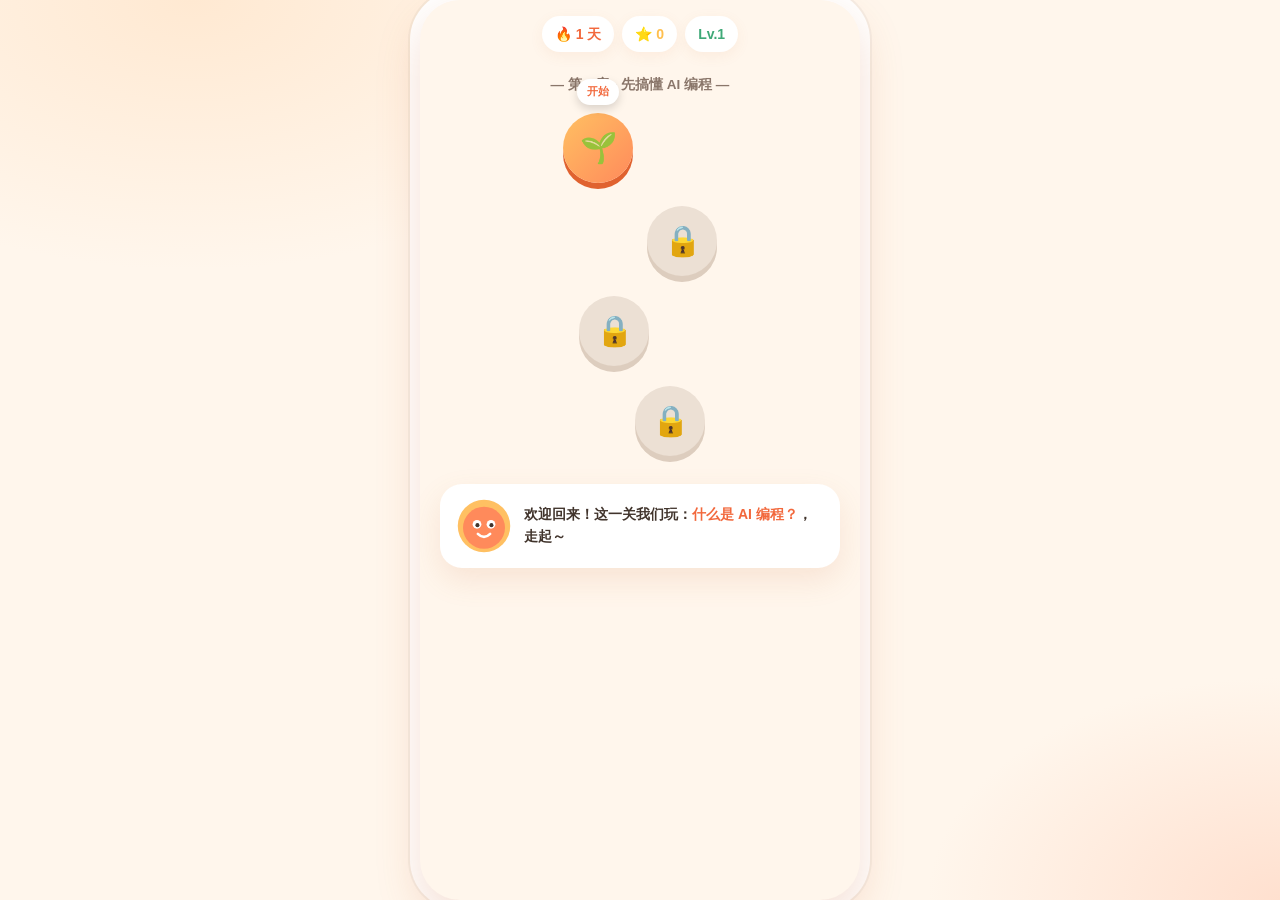
==== game.html @ 03b9478b "feat: 闯关游戏 v1 - 关卡地图+第一章第1关(选择/判断/连连看)+向导小五+结算存档 Co-Authored-By: Claude Opus 4.8 <noreply@anthropic." ====
<!DOCTYPE html>
<html lang="zh-CN">
<head>
  <meta charset="UTF-8" />
  <meta name="viewport" content="width=device-width, initial-scale=1.0, maximum-scale=1.0, viewport-fit=cover" />
  <meta name="apple-mobile-web-app-capable" content="yes" />
  <meta name="apple-mobile-web-app-status-bar-style" content="default" />
  <meta name="apple-mobile-web-app-title" content="AI 编程闯关" />
  <meta name="theme-color" content="#fff6ec" />
  <title>AI 编程闯关</title>
  <!-- 复用现有的暖色变量和手机外壳，再加游戏专属样式 -->
  <link rel="stylesheet" href="css/styles.css" />
  <link rel="stylesheet" href="css/game.css" />
</head>
<body>
  <div class="app-frame">
    <main id="gapp" class="screen"></main>
  </div>
  <script src="js/game-data.js"></script>
  <script src="js/game.js"></script>
</body>
</html>
---- css/styles.css ----
/* =========================================================
   AI 编程随身学 —— “温暖友好”设计系统
   配色：暖奶油底 + 珊瑚橙/蜂蜜黄主色 + 薄荷绿点缀，文字用暖棕色
   ========================================================= */

/* ---------- 设计变量（颜色、圆角、阴影统一在这里改） ---------- */
:root {
  --bg: #fff6ec;            /* 整体暖奶油底色 */
  --bg-deep: #fbe7d2;       /* 略深的暖色，用于渐变 */
  --surface: #ffffff;       /* 卡片白底 */
  --surface-warm: #fffaf3;  /* 略带暖意的白 */

  --ink: #41342c;           /* 主文字：暖棕色（比纯黑柔和） */
  --ink-soft: #8a766a;      /* 次要文字：灰棕 */
  --ink-faint: #b6a597;     /* 更浅的提示文字 */

  --primary: #ff8a5b;       /* 主色：珊瑚橙 */
  --primary-deep: #f2683c;  /* 深一点的珊瑚，用于文字/描边 */
  --honey: #ffc062;         /* 蜂蜜黄：点缀、星标 */
  --mint: #6fc59b;          /* 薄荷绿：答对、进度 */
  --mint-deep: #3fa978;
  --rose: #ff7e8a;          /* 收藏爱心 */

  --line: rgba(65, 52, 44, 0.08);   /* 浅描边 */
  --grad-sun: linear-gradient(135deg, #ffc062 0%, #ff8a5b 100%); /* 日出渐变 */
  --grad-soft: linear-gradient(135deg, #fff1e2 0%, #ffe3cf 100%);

  --r-xl: 30px;
  --r-lg: 24px;
  --r-md: 16px;
  --r-sm: 12px;

  --shadow-sm: 0 4px 14px rgba(208, 120, 70, 0.08);
  --shadow-md: 0 12px 30px rgba(208, 120, 70, 0.14);
  --shadow-lg: 0 18px 44px rgba(208, 110, 60, 0.22);

  /* 中文用系统优质字体（iPhone 上是 PingFang）；数字/拉丁用圆润的 Baloo 2 */
  --font: 'Baloo 2', -apple-system, BlinkMacSystemFont, 'PingFang SC',
    'Hiragino Sans GB', 'Microsoft YaHei', 'Noto Sans SC', sans-serif;
}

/* ---------- 基础重置 ---------- */
* { margin: 0; padding: 0; box-sizing: border-box; -webkit-tap-highlight-color: transparent; }
html, body { height: 100%; }
body {
  font-family: var(--font);
  color: var(--ink);
  /* 手机外壳之外的环境背景：暖色 + 两团柔光 */
  background:
    radial-gradient(60% 50% at 15% 0%, #ffe9d2 0%, rgba(255, 233, 210, 0) 60%),
    radial-gradient(50% 45% at 100% 100%, #ffe0cf 0%, rgba(255, 224, 207, 0) 55%),
    var(--bg);
  display: flex;
  justify-content: center;
  align-items: center;
  min-height: 100dvh;
  line-height: 1.6;
  -webkit-font-smoothing: antialiased;
}

/* ---------- 手机外壳 ---------- */
.app-frame {
  position: relative;
  width: min(440px, 100vw);
  height: min(100dvh, 920px);
  background: var(--bg);
  display: flex;
  flex-direction: column;
  overflow: hidden;
}
/* 在大屏幕（电脑）上，给它加圆角和阴影，看起来像一台手机 */
@media (min-width: 480px) {
  .app-frame {
    border-radius: 40px;
    box-shadow: var(--shadow-lg), 0 0 0 10px #fff, 0 0 0 12px rgba(0, 0, 0, 0.04);
  }
}

/* 滚动内容区 */
.screen {
  flex: 1;
  overflow-y: auto;
  overflow-x: hidden;
  -webkit-overflow-scrolling: touch;
  scrollbar-width: none;
  /* 顶部留出状态栏安全区，底部给 tabbar 留空间 */
  padding: calc(env(safe-area-inset-top, 0px) + 8px) 18px 110px;
}
.screen::-webkit-scrollbar { display: none; }

/* ---------- 通用文字 ---------- */
.eyebrow { font-size: 13px; font-weight: 600; color: var(--primary-deep); letter-spacing: .3px; }
.h-greeting { font-size: 15px; color: var(--ink-soft); font-weight: 600; }
.page-title { font-size: 26px; font-weight: 800; letter-spacing: -.5px; margin: 2px 0 14px; }
.section-title { font-size: 18px; font-weight: 700; margin: 22px 2px 12px; }

/* ---------- 进场动画：内容轻轻上浮 ---------- */
@keyframes fadeUp { from { opacity: 0; transform: translateY(14px); } to { opacity: 1; transform: none; } }
.view > * { animation: fadeUp .5s both; }
.view > *:nth-child(1) { animation-delay: .02s; }
.view > *:nth-child(2) { animation-delay: .08s; }
.view > *:nth-child(3) { animation-delay: .14s; }
.view > *:nth-child(4) { animation-delay: .20s; }
.view > *:nth-child(5) { animation-delay: .26s; }
.view > *:nth-child(6) { animation-delay: .32s; }
.view > *:nth-child(n+7) { animation-delay: .36s; }

/* ---------- 顶部问候栏 ---------- */
.topbar { display: flex; align-items: center; justify-content: space-between; padding-top: 6px; }
.brand { display: flex; align-items: center; gap: 8px; font-weight: 800; font-size: 16px; }
.brand .dot { width: 26px; height: 26px; border-radius: 50%; background: var(--grad-sun); box-shadow: 0 4px 10px rgba(255,138,91,.5); display: grid; place-items: center; font-size: 14px; }
.streak { display: inline-flex; align-items: center; gap: 5px; background: #fff3e6; color: var(--primary-deep); font-weight: 700; font-size: 13px; padding: 6px 12px; border-radius: 999px; box-shadow: var(--shadow-sm); }

/* ---------- 今日：日出大卡片 ---------- */
.hero {
  position: relative;
  margin-top: 16px;
  padding: 22px 22px 24px;
  border-radius: var(--r-xl);
  background: var(--grad-sun);
  color: #fff;
  overflow: hidden;
  box-shadow: 0 16px 34px rgba(255, 130, 80, .38);
}
.hero::after { /* 卡片里的一轮柔光太阳 */
  content: ''; position: absolute; right: -40px; top: -50px; width: 180px; height: 180px;
  background: radial-gradient(circle, rgba(255,255,255,.45) 0%, rgba(255,255,255,0) 70%);
}
.hero .mins { font-size: 14px; font-weight: 700; opacity: .95; display: inline-flex; align-items: center; gap: 6px; }
.hero .mins b { font-size: 17px; }
.hero h2 { font-size: 23px; font-weight: 800; margin: 10px 0 8px; letter-spacing: -.3px; }
.hero p { font-size: 14.5px; opacity: .95; line-height: 1.55; }
.hero .cta-row { display: flex; gap: 10px; margin-top: 18px; position: relative; }

.btn { border: none; cursor: pointer; font-family: inherit; font-weight: 700; border-radius: 999px; transition: transform .12s ease, box-shadow .2s ease, background .2s; }
.btn:active { transform: scale(.96); }
.btn-light { background: #fff; color: var(--primary-deep); padding: 13px 20px; font-size: 15px; box-shadow: 0 8px 18px rgba(0,0,0,.12); display: inline-flex; align-items: center; gap: 7px; }
.btn-ghost { background: rgba(255,255,255,.22); color: #fff; padding: 13px 18px; font-size: 15px; backdrop-filter: blur(4px); }
.btn-ghost:hover { background: rgba(255,255,255,.3); }

/* 继续学习 / 通用浅色卡片 */
.card { background: var(--surface); border-radius: var(--r-lg); padding: 16px 18px; box-shadow: var(--shadow-sm); }
.continue { display: flex; align-items: center; gap: 14px; margin-top: 14px; cursor: pointer; }
.continue .ring { flex-shrink: 0; }
.continue .info { flex: 1; min-width: 0; }
.continue .info .lbl { font-size: 12px; color: var(--ink-faint); font-weight: 600; }
.continue .info .ttl { font-size: 15.5px; font-weight: 700; white-space: nowrap; overflow: hidden; text-overflow: ellipsis; }
.continue .go { color: var(--primary); font-size: 22px; }

/* 碎片场景小标签 */
.scenes { display: flex; gap: 10px; margin-top: 16px; }
.scene { flex: 1; background: var(--surface-warm); border-radius: var(--r-md); padding: 14px 10px; text-align: center; box-shadow: var(--shadow-sm); }
.scene .emo { font-size: 22px; }
.scene .t { font-size: 12.5px; font-weight: 700; margin-top: 4px; color: var(--ink); }
.scene .s { font-size: 11px; color: var(--ink-faint); }

/* ---------- 课程页：模块卡片 ---------- */
.module { background: var(--surface); border-radius: var(--r-lg); padding: 16px 16px 8px; margin-bottom: 14px; box-shadow: var(--shadow-sm); }
.module-head { display: flex; align-items: center; gap: 12px; }
.module-ico { width: 46px; height: 46px; border-radius: 14px; background: var(--grad-soft); display: grid; place-items: center; font-size: 24px; flex-shrink: 0; }
.module-head .m-ttl { font-size: 16.5px; font-weight: 800; }
.module-head .m-sub { font-size: 12.5px; color: var(--ink-soft); }
.module-prog { margin: 12px 0 6px; }
.bar { height: 7px; background: #f1e6db; border-radius: 999px; overflow: hidden; }
.bar > i { display: block; height: 100%; background: var(--grad-sun); border-radius: 999px; transition: width .6s ease; }
.prog-meta { display: flex; justify-content: space-between; font-size: 11.5px; color: var(--ink-faint); margin-top: 5px; font-weight: 600; }

.lesson-row { display: flex; align-items: center; gap: 12px; padding: 12px 4px; border-top: 1px solid var(--line); cursor: pointer; }
.lesson-row:first-of-type { border-top: none; }
.lesson-row .num { width: 30px; height: 30px; border-radius: 50%; background: #fff3e6; color: var(--primary-deep); font-weight: 800; font-size: 13px; display: grid; place-items: center; flex-shrink: 0; }
.lesson-row.done .num { background: var(--mint); color: #fff; }
.lesson-row.locked { opacity: .55; }
.lesson-row .lr-main { flex: 1; min-width: 0; }
.lesson-row .lr-ttl { font-size: 14.5px; font-weight: 700; }
.lesson-row .lr-sub { font-size: 11.5px; color: var(--ink-faint); }
.lesson-row .lr-tag { font-size: 10.5px; font-weight: 700; padding: 3px 8px; border-radius: 999px; background: #f3ede6; color: var(--ink-faint); }
.lesson-row .lr-tag.ready { background: #e9f7f0; color: var(--mint-deep); }

/* ---------- 课程学习页 ---------- */
.lesson-top { display: flex; align-items: center; gap: 10px; padding-top: 4px; }
.back-btn { width: 40px; height: 40px; border-radius: 50%; background: var(--surface); box-shadow: var(--shadow-sm); border: none; cursor: pointer; font-size: 20px; color: var(--ink); display: grid; place-items: center; }
.back-btn:active { transform: scale(.92); }
.lesson-top .crumb { font-size: 13px; font-weight: 700; color: var(--ink-soft); }
.lesson-h1 { font-size: 25px; font-weight: 800; letter-spacing: -.5px; margin: 16px 0 0; }
.oneliner { background: #fff3e6; border-left: 4px solid var(--primary); border-radius: 12px; padding: 12px 14px; margin: 14px 0; font-size: 14.5px; font-weight: 600; color: var(--primary-deep); }

/* 音频播放器 */
.audio { display: flex; align-items: center; gap: 14px; background: var(--ink); color: #fff; border-radius: var(--r-lg); padding: 14px 16px; box-shadow: var(--shadow-md); margin: 4px 0 8px; }
.audio.audio--off { background: #efe6dd; color: var(--ink-soft); box-shadow: var(--shadow-sm); }
.audio-btn { width: 48px; height: 48px; border-radius: 50%; background: var(--grad-sun); border: none; cursor: pointer; display: grid; place-items: center; flex-shrink: 0; box-shadow: 0 6px 14px rgba(255,138,91,.5); }
.audio.audio--off .audio-btn { background: #d9ccc0; box-shadow: none; }
.audio-btn svg { width: 20px; height: 20px; fill: #fff; }
.audio-main { flex: 1; min-width: 0; }
.audio-track { padding: 9px 0; cursor: pointer; touch-action: none; }       /* 上下留出手指好按的区域 */
.audio-bar { height: 6px; background: rgba(255,255,255,.25); border-radius: 999px; position: relative; }
.audio.audio--off .audio-bar { background: rgba(0,0,0,.1); }
.audio-fill { height: 100%; width: 0; background: var(--honey); border-radius: 999px; position: relative; }
.audio-fill::after { content: ''; position: absolute; right: -6px; top: 50%; transform: translateY(-50%); width: 13px; height: 13px; border-radius: 50%; background: #fff; box-shadow: 0 1px 4px rgba(0,0,0,.35); }  /* 可拖动的小圆点 */
.audio.audio--off .audio-fill::after { display: none; }
.audio-meta { display: flex; justify-content: space-between; font-size: 11.5px; margin-top: 7px; opacity: .85; font-weight: 600; }
.audio-hint { font-size: 12.5px; font-weight: 600; }

/* 正文与小节 */
.lesson-body p { font-size: 15.5px; line-height: 1.85; color: #4f4138; margin: 14px 0; }
.block { background: var(--surface); border-radius: var(--r-lg); padding: 16px 18px; margin: 14px 0; box-shadow: var(--shadow-sm); }
.block h3 { font-size: 15px; font-weight: 800; display: flex; align-items: center; gap: 8px; margin-bottom: 6px; }
.block.example { background: var(--grad-soft); }
.block.keypoints h3 { color: var(--mint-deep); }
.block.pitfalls h3 { color: var(--primary-deep); }
.block ul { list-style: none; }
.block li { position: relative; padding-left: 24px; margin: 9px 0; font-size: 14.5px; line-height: 1.65; }
.block.keypoints li::before { content: '✓'; position: absolute; left: 0; top: 0; color: var(--mint-deep); font-weight: 800; }
.block.pitfalls li::before { content: '!'; position: absolute; left: 2px; top: 0; color: var(--primary-deep); font-weight: 800; }

/* 收藏 + 测验 行动区 */
.lesson-actions { display: flex; gap: 12px; margin: 20px 0 6px; }
.fav-btn { width: 54px; flex-shrink: 0; background: var(--surface); border: 2px solid var(--line); border-radius: var(--r-md); cursor: pointer; display: grid; place-items: center; transition: .2s; }
.fav-btn svg { width: 24px; height: 24px; fill: none; stroke: var(--rose); stroke-width: 2; }
.fav-btn.on { background: #fff0f1; border-color: #ffd6da; }
.fav-btn.on svg { fill: var(--rose); }
.fav-btn:active { transform: scale(.92); }
.btn-primary { flex: 1; background: var(--grad-sun); color: #fff; padding: 16px; font-size: 16px; font-weight: 800; box-shadow: 0 10px 22px rgba(255,138,91,.4); display: inline-flex; align-items: center; justify-content: center; gap: 8px; }

.coming { text-align: center; color: var(--ink-faint); padding: 40px 20px; }
.coming .emo { font-size: 40px; }
.coming p { font-size: 14px; margin-top: 8px; }

/* ---------- 小测验 ---------- */
.quiz-progress { font-size: 13px; font-weight: 700; color: var(--ink-soft); margin: 14px 0 4px; }
.quiz-bar { height: 6px; background: #f1e6db; border-radius: 999px; overflow: hidden; margin-bottom: 18px; }
.quiz-bar > i { display: block; height: 100%; background: var(--grad-sun); transition: width .4s; }
.quiz-q { font-size: 19px; font-weight: 800; line-height: 1.5; margin-bottom: 18px; }
.opt { display: flex; align-items: center; gap: 12px; background: var(--surface); border: 2px solid var(--line); border-radius: var(--r-md); padding: 15px 16px; margin: 11px 0; cursor: pointer; font-size: 15px; font-weight: 600; transition: .15s; }
.opt .mark { width: 26px; height: 26px; border-radius: 50%; border: 2px solid var(--line); display: grid; place-items: center; font-weight: 800; font-size: 13px; flex-shrink: 0; color: var(--ink-soft); }
.opt:active { transform: scale(.99); }
.opt.correct { background: #e9f7f0; border-color: var(--mint); }
.opt.correct .mark { background: var(--mint); border-color: var(--mint); color: #fff; }
.opt.wrong { background: #fff0ec; border-color: #ffc4b0; }
.opt.wrong .mark { background: var(--primary); border-color: var(--primary); color: #fff; }
.opt.disabled { pointer-events: none; }
.explain { background: var(--grad-soft); border-radius: var(--r-md); padding: 14px 16px; font-size: 14px; line-height: 1.6; margin-top: 6px; animation: fadeUp .35s both; }
.explain b { color: var(--primary-deep); }

/* 测验完成结算 */
.result { text-align: center; padding-top: 30px; }
.result .badge { font-size: 64px; animation: pop .5s both; }
@keyframes pop { 0% { transform: scale(0); } 70% { transform: scale(1.15); } 100% { transform: scale(1); } }
.result h2 { font-size: 24px; font-weight: 800; margin: 10px 0 6px; }
.result .score { font-size: 15px; color: var(--ink-soft); }
.result .tip { background: var(--surface); border-radius: var(--r-lg); padding: 16px; margin: 22px 0; box-shadow: var(--shadow-sm); font-size: 14.5px; }

/* ---------- 收藏页 / 我的页 ---------- */
.empty { text-align: center; padding: 60px 24px; color: var(--ink-faint); }
.empty .emo { font-size: 52px; }
.empty h3 { font-size: 17px; color: var(--ink-soft); margin: 14px 0 4px; font-weight: 700; }
.empty p { font-size: 13.5px; }

.stat-grid { display: flex; gap: 12px; margin: 4px 0 8px; }
.stat { flex: 1; background: var(--surface); border-radius: var(--r-lg); padding: 18px 10px; text-align: center; box-shadow: var(--shadow-sm); }
.stat .v { font-size: 28px; font-weight: 800; color: var(--primary-deep); }
.stat .k { font-size: 12px; color: var(--ink-soft); font-weight: 600; margin-top: 2px; }

.ring-wrap { display: flex; align-items: center; gap: 16px; }
.ring-wrap .ring-txt .big { font-size: 26px; font-weight: 800; }
.ring-wrap .ring-txt .small { font-size: 12.5px; color: var(--ink-soft); }

.menu { margin-top: 8px; }
.menu-item { display: flex; align-items: center; gap: 14px; background: var(--surface); border-radius: var(--r-md); padding: 15px 16px; margin-bottom: 10px; box-shadow: var(--shadow-sm); cursor: pointer; }
.menu-item .mi-emo { font-size: 20px; }
.menu-item .mi-t { flex: 1; font-weight: 700; font-size: 14.5px; }
.menu-item .mi-go { color: var(--ink-faint); font-size: 18px; }

/* ---------- 底部标签栏 ---------- */
.tabbar {
  flex-shrink: 0;
  display: flex;
  background: rgba(255, 255, 255, 0.92);
  backdrop-filter: blur(14px);
  border-top: 1px solid var(--line);
  padding: 8px 6px calc(env(safe-area-inset-bottom, 0px) + 8px);
}
.tab { flex: 1; background: none; border: none; cursor: pointer; font-family: inherit; display: flex; flex-direction: column; align-items: center; gap: 3px; padding: 6px 0; color: var(--ink-faint); transition: color .2s; }
.tab span { font-size: 11px; font-weight: 700; }
.tab-ico { width: 26px; height: 26px; fill: none; stroke: currentColor; stroke-width: 1.9; stroke-linecap: round; stroke-linejoin: round; }
.tab.is-active { color: var(--primary); }
.tab.is-active .tab-ico { transform: translateY(-1px); }
/* 收藏标签激活时爱心填充 */
.tab[data-tab="favorites"].is-active .tab-ico { fill: var(--rose); stroke: var(--rose); }
.tab[data-tab="today"].is-active .tab-ico { fill: var(--honey); }
.tab[data-tab="today"].is-active .rays { stroke: var(--primary); }

/* 进场后隐藏 tabbar（学习页/测验页用） */
.app-frame.immersive .tabbar { display: none; }

/* ---------- 轻提示气泡 ---------- */
.toast {
  position: fixed; left: 50%; bottom: 90px; transform: translateX(-50%) translateY(20px);
  background: var(--ink); color: #fff; font-size: 13.5px; font-weight: 600;
  padding: 12px 18px; border-radius: 999px; box-shadow: var(--shadow-md);
  opacity: 0; pointer-events: none; transition: .3s; z-index: 50; max-width: 80%; text-align: center;
}
.toast.show { opacity: 1; transform: translateX(-50%) translateY(0); }

/* 减少动画偏好：尊重系统“减弱动态效果” */
@media (prefers-reduced-motion: reduce) {
  * { animation: none !important; transition: none !important; }
}
---- css/game.css ----
/* =========================================================
   闯关游戏样式（复用 styles.css 的暖色变量；这里只加游戏专属组件）
   ========================================================= */

#gapp { padding: calc(env(safe-area-inset-top, 0px) + 10px) 16px 24px; }

/* 进场轻浮动 */
@keyframes gUp { from { opacity: 0; transform: translateY(12px); } to { opacity: 1; transform: none; } }
.gview > * { animation: gUp .45s both; }
.gview > *:nth-child(2) { animation-delay: .06s; }
.gview > *:nth-child(3) { animation-delay: .12s; }
.gview > *:nth-child(n+4) { animation-delay: .18s; }

/* 小五头像 */
.m5 { display: block; flex-shrink: 0; }
.m5.sm { width: 42px; height: 42px; }
.m5.mid { width: 56px; height: 56px; }
.m5.big { width: 100px; height: 100px; margin: 0 auto 6px; }

/* ---------- 顶栏 ---------- */
.gtop { display: flex; gap: 8px; justify-content: center; padding: 6px 0 14px; }
.chip { display: inline-flex; align-items: center; gap: 5px; font-weight: 800; font-size: 14px; background: #fff; border-radius: 999px; padding: 7px 13px; box-shadow: var(--shadow-sm); }
.chip.fire { color: var(--primary-deep); }
.chip.xp { color: var(--honey); filter: saturate(1.2); }
.chip.lvl { color: var(--mint-deep); }

/* ---------- 关卡地图 ---------- */
.chapter { text-align: center; font-weight: 800; font-size: 13.5px; color: var(--ink-soft); margin: 8px 0 4px; }
.path { display: flex; flex-direction: column; align-items: center; gap: 20px; padding: 16px 0 6px; }
.node { width: 70px; height: 70px; border-radius: 50%; display: grid; place-items: center; font-size: 30px; position: relative; transition: transform .12s; }
.node[data-act] { cursor: pointer; }
.node[data-act]:active { transform: scale(.93); }
.node.done { background: var(--mint); color: #fff; box-shadow: 0 6px 0 #4fae84; }
.node.cur { background: var(--grad-sun); color: #fff; box-shadow: 0 6px 0 #e0622f; transform: translateY(-3px); }
.node.lock { background: #ece0d4; color: #c3b3a4; box-shadow: 0 6px 0 #ddcdbe; }
.node .nstar { position: absolute; bottom: -10px; font-size: 13px; white-space: nowrap; }
.node .pop { position: absolute; top: -34px; left: 50%; transform: translateX(-50%); background: #fff; color: var(--primary-deep); font-size: 11px; font-weight: 800; padding: 4px 10px; border-radius: 999px; white-space: nowrap; box-shadow: 0 4px 10px rgba(0, 0, 0, .15); }
.off1 { margin-left: -84px; } .off2 { margin-left: 84px; } .off3 { margin-left: -52px; } .off4 { margin-left: 60px; }

.m5card { display: flex; align-items: center; gap: 12px; margin: 22px 4px 0; background: #fff; border-radius: 22px; padding: 14px 16px; box-shadow: var(--shadow-md); }
.bubble { font-size: 14px; font-weight: 600; color: var(--ink); line-height: 1.55; }
.bubble b { color: var(--primary-deep); }

/* ---------- 关卡页顶部 ---------- */
.ltop { display: flex; align-items: center; gap: 12px; padding: 4px 0 12px; }
.x { width: 34px; height: 34px; border-radius: 50%; background: #fff; border: none; cursor: pointer; color: var(--ink-soft); font-size: 16px; box-shadow: var(--shadow-sm); flex-shrink: 0; }
.x:active { transform: scale(.92); }
.pbar { flex: 1; height: 12px; background: #ece0d4; border-radius: 999px; overflow: hidden; }
.pbar > i { display: block; height: 100%; width: 0; background: var(--grad-sun); border-radius: 999px; transition: width .35s; }

.extag { display: inline-block; font-size: 11px; font-weight: 800; color: var(--mint-deep); background: #e9f7f0; padding: 3px 10px; border-radius: 999px; margin: 4px 0 14px; }

/* 提问气泡 */
.ask { display: flex; gap: 10px; align-items: flex-start; margin-bottom: 18px; }
.say { background: #fff; border-radius: 16px; border-top-left-radius: 4px; padding: 13px 15px; font-size: 15.5px; font-weight: 700; color: var(--ink); box-shadow: var(--shadow-sm); line-height: 1.5; }
.say b { color: var(--primary-deep); font-weight: 800; }

/* 选项 */
.exbody { display: flex; flex-direction: column; gap: 11px; }
.exbody.row { flex-direction: row; }
.opt { background: #fff; border: 2px solid var(--line); border-radius: 16px; padding: 15px 16px; font-size: 15px; font-weight: 600; color: var(--ink); cursor: pointer; text-align: left; box-shadow: var(--shadow-sm); transition: transform .1s; font-family: inherit; }
.opt:active { transform: scale(.99); }
.opt.judge { flex: 1; text-align: center; font-size: 17px; font-weight: 800; }
.opt.dis { pointer-events: none; }
.opt.right { background: #e9f7f0; border-color: var(--mint); }
.opt.right::after { content: '✓'; float: right; color: var(--mint-deep); font-weight: 800; }
.opt.wrong { background: #fff0ec; border-color: #ffc4b0; }

/* 连连看 */
.match { display: flex; gap: 14px; }
.mcol { flex: 1; display: flex; flex-direction: column; gap: 11px; }
.mitem { background: #fff; border: 2px solid var(--line); border-radius: 14px; padding: 14px 10px; font-size: 14px; font-weight: 700; color: var(--ink); cursor: pointer; box-shadow: var(--shadow-sm); font-family: inherit; transition: transform .1s; }
.mitem:active { transform: scale(.96); }
.mitem.sel { border-color: var(--primary); background: #fff3e6; }
.mitem.mdone { background: #e9f7f0; border-color: var(--mint); color: var(--mint-deep); pointer-events: none; opacity: .75; }
@keyframes shake { 0%, 100% { transform: translateX(0); } 25% { transform: translateX(-6px); } 75% { transform: translateX(6px); } }
.mitem.shake { animation: shake .4s; border-color: #ffc4b0; background: #fff0ec; }

/* 反馈 + 继续按钮 */
.fb { display: flex; gap: 10px; align-items: flex-start; background: var(--grad-soft); border-radius: 16px; padding: 14px; margin-top: 16px; font-size: 14px; line-height: 1.55; animation: gUp .3s both; }
.fb b { color: var(--primary-deep); }
.fb.fbok { background: #e9f7f0; }
.fb.fbok b { color: var(--mint-deep); }
.cta { width: 100%; margin-top: 16px; background: var(--grad-sun); color: #fff; border: none; border-radius: 999px; padding: 16px; font-size: 16px; font-weight: 800; cursor: pointer; box-shadow: 0 10px 22px rgba(255, 138, 91, .4); font-family: inherit; }
.cta:active { transform: scale(.98); }
.cta.ghost { background: #fff; color: var(--primary-deep); box-shadow: var(--shadow-sm); margin-top: 10px; }

/* 占位"备课中" */
.coming { text-align: center; padding: 50px 20px; color: var(--ink-soft); }
.coming p { margin: 14px 0 22px; font-size: 14.5px; line-height: 1.6; }

/* ---------- 结算页 ---------- */
.result { text-align: center; padding-top: 26px; }
@keyframes pop { 0% { transform: scale(0); } 70% { transform: scale(1.12); } 100% { transform: scale(1); } }
.result .stars { font-size: 40px; margin: 6px 0 4px; animation: pop .5s both; }
.result .stars .dim { opacity: .35; }
.result h2 { font-size: 24px; font-weight: 800; margin: 6px 0; }
.result .say2 { font-size: 14.5px; color: var(--ink-soft); line-height: 1.6; background: #fff; border-radius: 18px; padding: 16px; margin: 18px 0; box-shadow: var(--shadow-sm); }
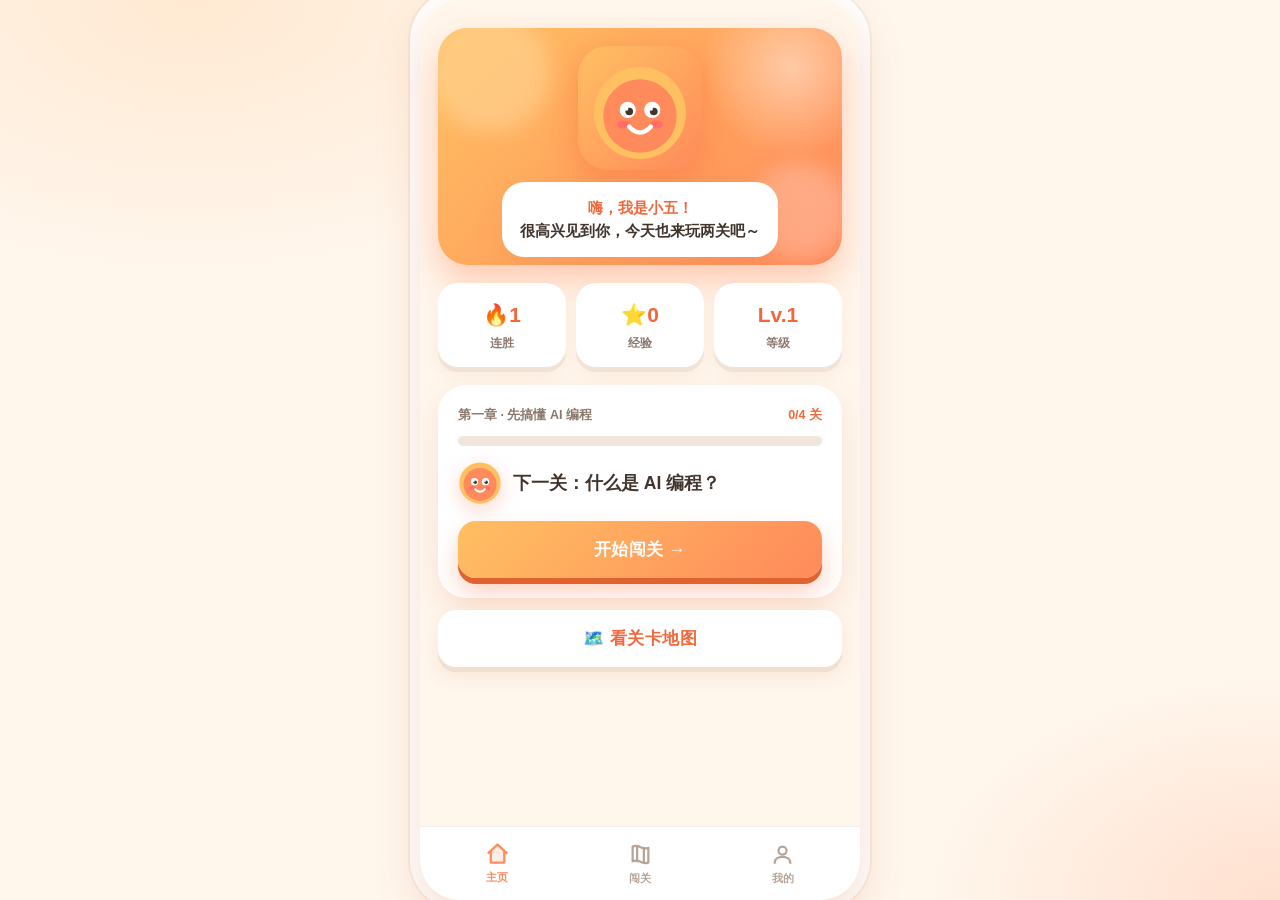
==== commit 24659e8e: "feat: 游戏视觉与动效升级 - 主页+底部导航+立体卡通按钮+微动效，更可爱的小五 Co-Authored-By: Claude Opus 4.8 <noreply@anthropic.com>" ====
--- a/game.html
+++ b/game.html
@@ -8,15 +8,28 @@
   <meta name="apple-mobile-web-app-title" content="AI 编程闯关" />
   <meta name="theme-color" content="#fff6ec" />
   <title>AI 编程闯关</title>
-  <!-- 复用现有的暖色变量和手机外壳，再加游戏专属样式 -->
   <link rel="stylesheet" href="css/styles.css" />
-  <link rel="stylesheet" href="css/game.css" />
+  <link rel="stylesheet" href="css/game.css?v=2" />
 </head>
 <body>
   <div class="app-frame">
     <main id="gapp" class="screen"></main>
+    <nav class="gnav" id="gnav">
+      <button class="gtab is-active" data-tab="home" type="button">
+        <svg viewBox="0 0 24 24" class="gico"><path d="M4 11.5 12 4l8 7.5"/><path d="M6 10.5V20h12v-9.5"/></svg>
+        <span>主页</span>
+      </button>
+      <button class="gtab" data-tab="map" type="button">
+        <svg viewBox="0 0 24 24" class="gico"><path d="M5 18c2-1 4-1 7 .5S17 20 19 19V6c-2 1-4 1-7-.5S7 4 5 5Z"/><path d="M9 5v13M15 6v13"/></svg>
+        <span>闯关</span>
+      </button>
+      <button class="gtab" data-tab="profile" type="button">
+        <svg viewBox="0 0 24 24" class="gico"><circle cx="12" cy="8.5" r="3.6"/><path d="M5 19.5c0-3.6 3.1-5.5 7-5.5s7 1.9 7 5.5"/></svg>
+        <span>我的</span>
+      </button>
+    </nav>
   </div>
-  <script src="js/game-data.js"></script>
-  <script src="js/game.js"></script>
+  <script src="js/game-data.js?v=2"></script>
+  <script src="js/game.js?v=2"></script>
 </body>
 </html>
--- a/css/game.css
+++ b/css/game.css
@@ -1,98 +1,148 @@
 /* =========================================================
-   闯关游戏样式（复用 styles.css 的暖色变量；这里只加游戏专属组件）
+   闯关游戏 · 视觉与动效（复用 styles.css 暖色变量）
+   设计基调：有质感的卡通游戏——立体会"按下去"的按钮 + 弹性微动效
    ========================================================= */
 
-#gapp { padding: calc(env(safe-area-inset-top, 0px) + 10px) 16px 24px; }
+#gapp { padding: calc(env(safe-area-inset-top, 0px) + 12px) 18px 22px; }
 
-/* 进场轻浮动 */
-@keyframes gUp { from { opacity: 0; transform: translateY(12px); } to { opacity: 1; transform: none; } }
-.gview > * { animation: gUp .45s both; }
-.gview > *:nth-child(2) { animation-delay: .06s; }
-.gview > *:nth-child(3) { animation-delay: .12s; }
-.gview > *:nth-child(n+4) { animation-delay: .18s; }
+/* ---------- 进场：内容依次轻轻浮上来 ---------- */
+@keyframes rise { from { opacity: 0; transform: translateY(18px); } to { opacity: 1; transform: none; } }
+.gview > * { animation: rise .5s both; }
+.gview > *:nth-child(2) { animation-delay: .07s; }
+.gview > *:nth-child(3) { animation-delay: .14s; }
+.gview > *:nth-child(n+4) { animation-delay: .2s; }
 
-/* 小五头像 */
-.m5 { display: block; flex-shrink: 0; }
-.m5.sm { width: 42px; height: 42px; }
-.m5.mid { width: 56px; height: 56px; }
-.m5.big { width: 100px; height: 100px; margin: 0 auto 6px; }
+/* ---------- 小五 ---------- */
+@keyframes bob { 0%, 100% { transform: translateY(0); } 50% { transform: translateY(-8px); } }
+@keyframes popIn { 0% { transform: scale(.4); opacity: 0; } 70% { transform: scale(1.12); } 100% { transform: scale(1); opacity: 1; } }
+.m5 { display: block; flex-shrink: 0; filter: drop-shadow(0 6px 10px rgba(242, 104, 60, .28)); }
+.m5.sm { width: 44px; height: 44px; }
+.m5.mid { width: 60px; height: 60px; }
+.m5.hero { width: 124px; height: 124px; margin: 0 auto; animation: bob 2.6s ease-in-out infinite; }
+.m5.big { width: 112px; height: 112px; margin: 0 auto 4px; animation: popIn .5s both; }
 
-/* ---------- 顶栏 ---------- */
-.gtop { display: flex; gap: 8px; justify-content: center; padding: 6px 0 14px; }
-.chip { display: inline-flex; align-items: center; gap: 5px; font-weight: 800; font-size: 14px; background: #fff; border-radius: 999px; padding: 7px 13px; box-shadow: var(--shadow-sm); }
-.chip.fire { color: var(--primary-deep); }
-.chip.xp { color: var(--honey); filter: saturate(1.2); }
-.chip.lvl { color: var(--mint-deep); }
+/* ---------- 通用立体按钮（会"按下去"） ---------- */
+.cta { width: 100%; border: none; cursor: pointer; font-family: inherit; font-weight: 800; font-size: 17px; color: #fff; background: var(--grad-sun); border-radius: 18px; padding: 17px; letter-spacing: .5px; box-shadow: 0 6px 0 #e0622f, 0 14px 24px rgba(255, 138, 91, .4); transition: transform .08s, box-shadow .08s; }
+.cta:active { transform: translateY(5px); box-shadow: 0 1px 0 #e0622f, 0 5px 10px rgba(255, 138, 91, .3); }
+.cta.ghost { background: #fff; color: var(--primary-deep); box-shadow: 0 5px 0 #efe0d2, 0 10px 18px rgba(208, 120, 70, .12); margin-top: 12px; }
+.cta.ghost:active { transform: translateY(4px); box-shadow: 0 1px 0 #efe0d2; }
+
+/* ---------- 主页 ---------- */
+.hero { position: relative; text-align: center; padding: 18px 8px 8px; overflow: hidden; }
+.hero .blob { position: absolute; border-radius: 50%; filter: blur(10px); opacity: .55; z-index: 0; }
+.hero .b1 { width: 120px; height: 120px; background: #ffd79b; top: -16px; left: -8px; }
+.hero .b2 { width: 96px; height: 96px; background: #ffbda6; bottom: 6px; right: -6px; }
+.hero .m5, .hero-bubble { position: relative; z-index: 1; }
+.hero-bubble { display: inline-block; max-width: 86%; margin-top: 12px; background: #fff; border-radius: 22px; padding: 14px 18px; font-size: 15px; font-weight: 600; color: var(--ink); line-height: 1.55; box-shadow: var(--shadow-md); }
+.hero-bubble b { color: var(--primary-deep); font-weight: 800; }
+
+.statrow { display: flex; gap: 10px; margin: 18px 0; }
+.statc { flex: 1; background: #fff; border-radius: 20px; padding: 15px 6px; text-align: center; box-shadow: 0 5px 0 #f0e3d5, 0 8px 16px rgba(208, 120, 70, .08); }
+.statc .sv { font-size: 21px; font-weight: 800; color: var(--primary-deep); }
+.statc .sk { font-size: 11.5px; color: var(--ink-soft); font-weight: 700; margin-top: 3px; }
+
+.homecard { background: #fff; border-radius: 28px; padding: 20px; box-shadow: var(--shadow-md); }
+.hc-top { display: flex; justify-content: space-between; align-items: center; font-size: 12.5px; font-weight: 800; color: var(--ink-soft); }
+.hc-prog { color: var(--primary-deep); }
+.hc-bar { height: 10px; background: #f1e6db; border-radius: 999px; margin: 11px 0 15px; overflow: hidden; }
+.hc-bar > i { display: block; height: 100%; background: var(--grad-sun); border-radius: 999px; transition: width .5s; }
+.hc-row { display: flex; align-items: center; gap: 11px; margin-bottom: 16px; }
+.hc-title { font-size: 17.5px; font-weight: 800; color: var(--ink); }
 
 /* ---------- 关卡地图 ---------- */
-.chapter { text-align: center; font-weight: 800; font-size: 13.5px; color: var(--ink-soft); margin: 8px 0 4px; }
-.path { display: flex; flex-direction: column; align-items: center; gap: 20px; padding: 16px 0 6px; }
-.node { width: 70px; height: 70px; border-radius: 50%; display: grid; place-items: center; font-size: 30px; position: relative; transition: transform .12s; }
+.gtop { display: flex; gap: 8px; justify-content: center; padding: 4px 0 12px; }
+.chip { display: inline-flex; align-items: center; gap: 5px; font-weight: 800; font-size: 14.5px; background: #fff; border-radius: 999px; padding: 8px 15px; box-shadow: 0 4px 0 #f0e3d5; }
+.chip.fire { color: var(--primary-deep); } .chip.xp { color: #f0a52c; } .chip.lvl { color: var(--mint-deep); }
+
+.chapter { text-align: center; font-weight: 800; font-size: 14px; color: var(--ink-soft); margin: 12px 0 2px; }
+.path { position: relative; display: flex; flex-direction: column; align-items: center; gap: 24px; padding: 26px 0 8px; }
+.path::before { content: ''; position: absolute; top: 26px; bottom: 70px; left: 50%; width: 5px; transform: translateX(-50%); background: repeating-linear-gradient(#ecdcc9 0 9px, transparent 9px 18px); border-radius: 5px; z-index: 0; }
+.node { position: relative; z-index: 1; width: 78px; height: 78px; border-radius: 50%; display: grid; place-items: center; font-size: 33px; transition: transform .1s; }
 .node[data-act] { cursor: pointer; }
-.node[data-act]:active { transform: scale(.93); }
-.node.done { background: var(--mint); color: #fff; box-shadow: 0 6px 0 #4fae84; }
-.node.cur { background: var(--grad-sun); color: #fff; box-shadow: 0 6px 0 #e0622f; transform: translateY(-3px); }
-.node.lock { background: #ece0d4; color: #c3b3a4; box-shadow: 0 6px 0 #ddcdbe; }
-.node .nstar { position: absolute; bottom: -10px; font-size: 13px; white-space: nowrap; }
-.node .pop { position: absolute; top: -34px; left: 50%; transform: translateX(-50%); background: #fff; color: var(--primary-deep); font-size: 11px; font-weight: 800; padding: 4px 10px; border-radius: 999px; white-space: nowrap; box-shadow: 0 4px 10px rgba(0, 0, 0, .15); }
-.off1 { margin-left: -84px; } .off2 { margin-left: 84px; } .off3 { margin-left: -52px; } .off4 { margin-left: 60px; }
+.node[data-act]:active { transform: translateY(4px) scale(.97); }
+.node.done { background: var(--mint); color: #fff; box-shadow: 0 7px 0 #4fae84; }
+.node.cur { background: var(--grad-sun); color: #fff; box-shadow: 0 7px 0 #e0622f; }
+.node.lock { background: #ece0d4; color: #bfae9e; box-shadow: 0 7px 0 #ddcdbe; }
+.node.cur::before { content: ''; position: absolute; inset: -6px; border-radius: 50%; border: 3px solid var(--primary); opacity: .5; animation: ring 1.6s ease-out infinite; }
+@keyframes ring { 0% { transform: scale(1); opacity: .6; } 100% { transform: scale(1.35); opacity: 0; } }
+.node .nstar { position: absolute; bottom: -12px; font-size: 13px; white-space: nowrap; filter: drop-shadow(0 1px 1px rgba(0,0,0,.15)); }
+.node .pop { position: absolute; top: -36px; left: 50%; transform: translateX(-50%); background: #fff; color: var(--primary-deep); font-size: 11.5px; font-weight: 800; padding: 5px 12px; border-radius: 999px; white-space: nowrap; box-shadow: 0 4px 10px rgba(0, 0, 0, .16); }
+.node .pop::after { content: ''; position: absolute; bottom: -5px; left: 50%; transform: translateX(-50%); border: 5px solid transparent; border-top-color: #fff; }
+.off1 { margin-left: -64px; } .off2 { margin-left: 64px; } .off3 { margin-left: -40px; } .off4 { margin-left: 48px; }
 
-.m5card { display: flex; align-items: center; gap: 12px; margin: 22px 4px 0; background: #fff; border-radius: 22px; padding: 14px 16px; box-shadow: var(--shadow-md); }
-.bubble { font-size: 14px; font-weight: 600; color: var(--ink); line-height: 1.55; }
+.m5card { display: flex; align-items: center; gap: 12px; margin: 24px 2px 0; background: #fff; border-radius: 24px; padding: 15px 17px; box-shadow: var(--shadow-md); }
+.bubble { font-size: 14.5px; font-weight: 600; color: var(--ink); line-height: 1.55; }
 .bubble b { color: var(--primary-deep); }
 
-/* ---------- 关卡页顶部 ---------- */
-.ltop { display: flex; align-items: center; gap: 12px; padding: 4px 0 12px; }
-.x { width: 34px; height: 34px; border-radius: 50%; background: #fff; border: none; cursor: pointer; color: var(--ink-soft); font-size: 16px; box-shadow: var(--shadow-sm); flex-shrink: 0; }
-.x:active { transform: scale(.92); }
-.pbar { flex: 1; height: 12px; background: #ece0d4; border-radius: 999px; overflow: hidden; }
-.pbar > i { display: block; height: 100%; width: 0; background: var(--grad-sun); border-radius: 999px; transition: width .35s; }
+/* ---------- 我的 ---------- */
+.ptitle { font-size: 26px; font-weight: 800; margin: 6px 2px 14px; }
+.pgrid { display: grid; grid-template-columns: 1fr 1fr; gap: 12px; margin-top: 14px; }
+.pcard { background: #fff; border-radius: 22px; padding: 20px 14px; text-align: center; box-shadow: 0 5px 0 #f0e3d5, 0 8px 16px rgba(208, 120, 70, .08); }
+.pcard .pv { font-size: 30px; font-weight: 800; color: var(--primary-deep); }
+.pcard .pk { font-size: 12.5px; color: var(--ink-soft); font-weight: 700; margin-top: 3px; }
+.pnote { text-align: center; color: var(--ink-faint); font-size: 12px; margin-top: 18px; }
 
-.extag { display: inline-block; font-size: 11px; font-weight: 800; color: var(--mint-deep); background: #e9f7f0; padding: 3px 10px; border-radius: 999px; margin: 4px 0 14px; }
+/* ---------- 关卡页 ---------- */
+.ltop { display: flex; align-items: center; gap: 12px; padding: 2px 0 14px; }
+.x { width: 38px; height: 38px; border-radius: 50%; background: #fff; border: none; cursor: pointer; color: var(--ink-soft); font-size: 17px; box-shadow: 0 4px 0 #f0e3d5; flex-shrink: 0; transition: transform .08s, box-shadow .08s; }
+.x:active { transform: translateY(3px); box-shadow: 0 1px 0 #f0e3d5; }
+.pbar { flex: 1; height: 14px; background: #ece0d4; border-radius: 999px; overflow: hidden; box-shadow: inset 0 2px 4px rgba(0,0,0,.06); }
+.pbar > i { display: block; height: 100%; width: 0; background: var(--grad-sun); border-radius: 999px; transition: width .4s ease; }
 
-/* 提问气泡 */
-.ask { display: flex; gap: 10px; align-items: flex-start; margin-bottom: 18px; }
-.say { background: #fff; border-radius: 16px; border-top-left-radius: 4px; padding: 13px 15px; font-size: 15.5px; font-weight: 700; color: var(--ink); box-shadow: var(--shadow-sm); line-height: 1.5; }
+.extag { display: inline-block; font-size: 11.5px; font-weight: 800; color: var(--mint-deep); background: #e3f6ec; padding: 4px 12px; border-radius: 999px; margin: 4px 0 16px; }
+.ask { display: flex; gap: 11px; align-items: flex-start; margin-bottom: 20px; }
+.say { background: #fff; border-radius: 18px; border-top-left-radius: 5px; padding: 15px 17px; font-size: 16px; font-weight: 700; color: var(--ink); box-shadow: var(--shadow-sm); line-height: 1.55; }
 .say b { color: var(--primary-deep); font-weight: 800; }
 
-/* 选项 */
-.exbody { display: flex; flex-direction: column; gap: 11px; }
+.exbody { display: flex; flex-direction: column; gap: 12px; }
 .exbody.row { flex-direction: row; }
-.opt { background: #fff; border: 2px solid var(--line); border-radius: 16px; padding: 15px 16px; font-size: 15px; font-weight: 600; color: var(--ink); cursor: pointer; text-align: left; box-shadow: var(--shadow-sm); transition: transform .1s; font-family: inherit; }
-.opt:active { transform: scale(.99); }
-.opt.judge { flex: 1; text-align: center; font-size: 17px; font-weight: 800; }
+.opt { background: #fff; border: 2px solid transparent; border-radius: 16px; padding: 16px 17px; font-size: 15.5px; font-weight: 700; color: var(--ink); cursor: pointer; text-align: left; font-family: inherit; box-shadow: 0 4px 0 #ece0d2; transition: transform .08s, box-shadow .08s, background .15s, border-color .15s; }
+.opt:active { transform: translateY(3px); box-shadow: 0 1px 0 #ece0d2; }
+.opt.judge { flex: 1; text-align: center; font-size: 19px; font-weight: 800; padding: 20px; }
 .opt.dis { pointer-events: none; }
-.opt.right { background: #e9f7f0; border-color: var(--mint); }
+@keyframes correctPop { 0% { transform: scale(1); } 45% { transform: scale(1.05); } 100% { transform: scale(1); } }
+.opt.right { background: #e3f6ec; border-color: var(--mint); box-shadow: 0 4px 0 #b9e6cf; animation: correctPop .4s; }
 .opt.right::after { content: '✓'; float: right; color: var(--mint-deep); font-weight: 800; }
-.opt.wrong { background: #fff0ec; border-color: #ffc4b0; }
+.opt.wrong { background: #ffe9e2; border-color: #ff9b7d; box-shadow: 0 4px 0 #ffcdbd; }
 
 /* 连连看 */
 .match { display: flex; gap: 14px; }
-.mcol { flex: 1; display: flex; flex-direction: column; gap: 11px; }
-.mitem { background: #fff; border: 2px solid var(--line); border-radius: 14px; padding: 14px 10px; font-size: 14px; font-weight: 700; color: var(--ink); cursor: pointer; box-shadow: var(--shadow-sm); font-family: inherit; transition: transform .1s; }
-.mitem:active { transform: scale(.96); }
-.mitem.sel { border-color: var(--primary); background: #fff3e6; }
-.mitem.mdone { background: #e9f7f0; border-color: var(--mint); color: var(--mint-deep); pointer-events: none; opacity: .75; }
-@keyframes shake { 0%, 100% { transform: translateX(0); } 25% { transform: translateX(-6px); } 75% { transform: translateX(6px); } }
-.mitem.shake { animation: shake .4s; border-color: #ffc4b0; background: #fff0ec; }
+.mcol { flex: 1; display: flex; flex-direction: column; gap: 12px; }
+.mitem { background: #fff; border: 2px solid transparent; border-radius: 16px; padding: 16px 10px; font-size: 14.5px; font-weight: 700; color: var(--ink); cursor: pointer; font-family: inherit; box-shadow: 0 4px 0 #ece0d2; transition: transform .08s, box-shadow .08s, background .15s, border-color .15s; }
+.mitem:active { transform: translateY(3px); box-shadow: 0 1px 0 #ece0d2; }
+.mitem.sel { border-color: var(--primary); background: #fff3e6; box-shadow: 0 4px 0 #ffd6b8; }
+.mitem.mdone { background: #e3f6ec; border-color: var(--mint); color: var(--mint-deep); box-shadow: 0 4px 0 #b9e6cf; pointer-events: none; }
+@keyframes shake { 0%, 100% { transform: translateX(0); } 25% { transform: translateX(-7px); } 75% { transform: translateX(7px); } }
+.mitem.shake { animation: shake .42s; border-color: #ff9b7d; background: #ffe9e2; }
 
-/* 反馈 + 继续按钮 */
-.fb { display: flex; gap: 10px; align-items: flex-start; background: var(--grad-soft); border-radius: 16px; padding: 14px; margin-top: 16px; font-size: 14px; line-height: 1.55; animation: gUp .3s both; }
+/* 反馈 + 继续 */
+.fb { display: flex; gap: 11px; align-items: flex-start; background: var(--grad-soft); border-radius: 18px; padding: 15px; margin-top: 18px; font-size: 14.5px; line-height: 1.55; animation: rise .35s both; }
 .fb b { color: var(--primary-deep); }
-.fb.fbok { background: #e9f7f0; }
-.fb.fbok b { color: var(--mint-deep); }
-.cta { width: 100%; margin-top: 16px; background: var(--grad-sun); color: #fff; border: none; border-radius: 999px; padding: 16px; font-size: 16px; font-weight: 800; cursor: pointer; box-shadow: 0 10px 22px rgba(255, 138, 91, .4); font-family: inherit; }
-.cta:active { transform: scale(.98); }
-.cta.ghost { background: #fff; color: var(--primary-deep); box-shadow: var(--shadow-sm); margin-top: 10px; }
+.fb.fbok { background: #e3f6ec; } .fb.fbok b { color: var(--mint-deep); }
 
-/* 占位"备课中" */
-.coming { text-align: center; padding: 50px 20px; color: var(--ink-soft); }
-.coming p { margin: 14px 0 22px; font-size: 14.5px; line-height: 1.6; }
+/* 占位 */
+.coming { text-align: center; padding: 46px 20px; color: var(--ink-soft); }
+.coming p { margin: 16px 0 24px; font-size: 14.5px; line-height: 1.6; }
 
-/* ---------- 结算页 ---------- */
-.result { text-align: center; padding-top: 26px; }
-@keyframes pop { 0% { transform: scale(0); } 70% { transform: scale(1.12); } 100% { transform: scale(1); } }
-.result .stars { font-size: 40px; margin: 6px 0 4px; animation: pop .5s both; }
-.result .stars .dim { opacity: .35; }
-.result h2 { font-size: 24px; font-weight: 800; margin: 6px 0; }
-.result .say2 { font-size: 14.5px; color: var(--ink-soft); line-height: 1.6; background: #fff; border-radius: 18px; padding: 16px; margin: 18px 0; box-shadow: var(--shadow-sm); }
+/* ---------- 结算 ---------- */
+.result { text-align: center; padding-top: 24px; }
+.result .stars { margin: 8px 0 6px; }
+@keyframes starPop { 0% { transform: scale(0) rotate(-30deg); opacity: 0; } 70% { transform: scale(1.25); } 100% { transform: scale(1) rotate(0); opacity: 1; } }
+.result .st { display: inline-block; font-size: 44px; margin: 0 2px; animation: starPop .55s both; }
+.result .st.dim { opacity: .3; }
+.result h2 { font-size: 25px; font-weight: 800; margin: 8px 0; }
+.result .say2 { font-size: 15px; color: var(--ink-soft); line-height: 1.65; background: #fff; border-radius: 20px; padding: 17px; margin: 18px 0; box-shadow: var(--shadow-sm); }
+.result .say2 b { color: var(--primary-deep); }
+
+/* ---------- 底部导航 ---------- */
+.gnav { flex-shrink: 0; display: flex; background: rgba(255, 255, 255, .96); backdrop-filter: blur(14px); border-top: 1px solid var(--line); padding: 9px 6px calc(env(safe-area-inset-bottom, 0px) + 9px); }
+.gtab { flex: 1; background: none; border: none; cursor: pointer; font-family: inherit; display: flex; flex-direction: column; align-items: center; gap: 3px; color: var(--ink-faint); padding: 5px 0; transition: color .2s, transform .1s; }
+.gtab span { font-size: 11px; font-weight: 700; }
+.gico { width: 27px; height: 27px; fill: none; stroke: currentColor; stroke-width: 2; stroke-linecap: round; stroke-linejoin: round; }
+.gtab.is-active { color: var(--primary); transform: translateY(-1px); }
+.gtab.is-active .gico { fill: rgba(255, 138, 91, .14); }
+.gtab:active { transform: scale(.9); }
+.app-frame.gimmersive .gnav { display: none; }
+
+/* 尊重系统"减弱动态效果" */
+@media (prefers-reduced-motion: reduce) { * { animation: none !important; } }
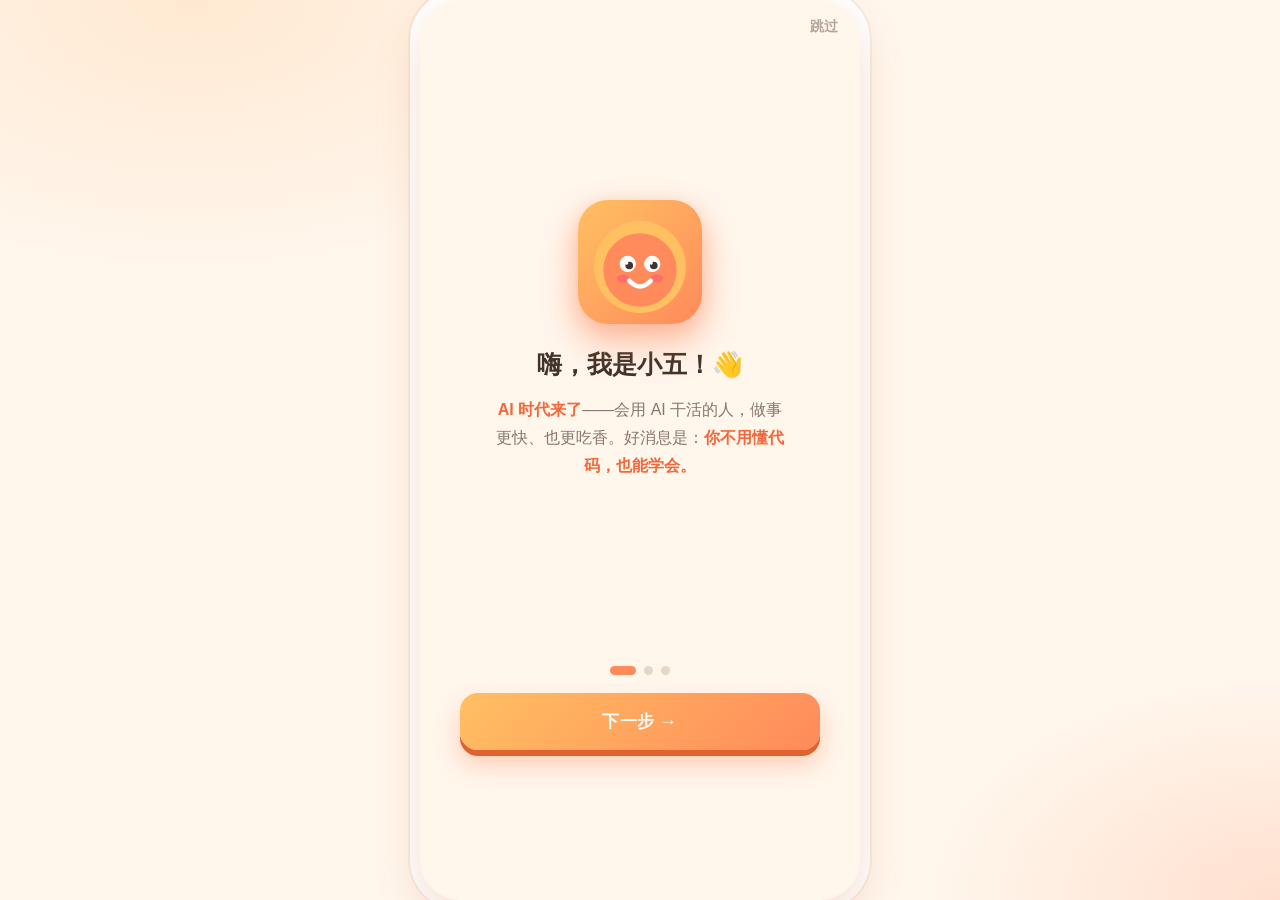
==== commit bb894e0a: "feat: 新手引导 - 首次打开3屏开场(小五讲/AI时代钩子/可跳过)，讲清这是什么和为何学 Co-Authored-By: Claude Opus 4.8 <noreply@anthropic." ====
--- a/game.html
+++ b/game.html
@@ -9,7 +9,7 @@
   <meta name="theme-color" content="#fff6ec" />
   <title>AI 编程闯关</title>
   <link rel="stylesheet" href="css/styles.css" />
-  <link rel="stylesheet" href="css/game.css?v=2" />
+  <link rel="stylesheet" href="css/game.css?v=4" />
 </head>
 <body>
   <div class="app-frame">
@@ -29,7 +29,7 @@
       </button>
     </nav>
   </div>
-  <script src="js/game-data.js?v=2"></script>
-  <script src="js/game.js?v=2"></script>
+  <script src="js/game-data.js?v=4"></script>
+  <script src="js/game.js?v=4"></script>
 </body>
 </html>
--- a/css/game.css
+++ b/css/game.css
@@ -27,6 +27,18 @@
 .cta.ghost { background: #fff; color: var(--primary-deep); box-shadow: 0 5px 0 #efe0d2, 0 10px 18px rgba(208, 120, 70, .12); margin-top: 12px; }
 .cta.ghost:active { transform: translateY(4px); box-shadow: 0 1px 0 #efe0d2; }
 
+/* ---------- 新手引导（首次打开） ---------- */
+.intro { display: flex; flex-direction: column; align-items: center; text-align: center; min-height: 82vh; position: relative; padding-top: 18px; }
+.skip { position: absolute; top: 0; right: 0; background: none; border: none; color: var(--ink-faint); font-size: 14px; font-weight: 700; cursor: pointer; font-family: inherit; padding: 6px 4px; }
+.intro-card { flex: 1; display: flex; flex-direction: column; align-items: center; justify-content: center; gap: 4px; padding: 16px 8px; }
+.intro-t { font-size: 25px; font-weight: 800; margin-top: 16px; }
+.intro-b { font-size: 16px; line-height: 1.75; color: var(--ink-soft); max-width: 300px; margin-top: 8px; }
+.intro-b b { color: var(--primary-deep); }
+.dots { display: flex; gap: 8px; margin: 16px 0 18px; }
+.dot { width: 9px; height: 9px; border-radius: 50%; background: #e7d6c4; transition: .25s; }
+.dot.on { width: 26px; border-radius: 999px; background: var(--primary); }
+.intro .cta { max-width: 360px; }
+
 /* ---------- 主页 ---------- */
 .hero { position: relative; text-align: center; padding: 18px 8px 8px; overflow: hidden; }
 .hero .blob { position: absolute; border-radius: 50%; filter: blur(10px); opacity: .55; z-index: 0; }
@@ -54,21 +66,30 @@
 .chip { display: inline-flex; align-items: center; gap: 5px; font-weight: 800; font-size: 14.5px; background: #fff; border-radius: 999px; padding: 8px 15px; box-shadow: 0 4px 0 #f0e3d5; }
 .chip.fire { color: var(--primary-deep); } .chip.xp { color: #f0a52c; } .chip.lvl { color: var(--mint-deep); }
 
-.chapter { text-align: center; font-weight: 800; font-size: 14px; color: var(--ink-soft); margin: 12px 0 2px; }
-.path { position: relative; display: flex; flex-direction: column; align-items: center; gap: 24px; padding: 26px 0 8px; }
-.path::before { content: ''; position: absolute; top: 26px; bottom: 70px; left: 50%; width: 5px; transform: translateX(-50%); background: repeating-linear-gradient(#ecdcc9 0 9px, transparent 9px 18px); border-radius: 5px; z-index: 0; }
-.node { position: relative; z-index: 1; width: 78px; height: 78px; border-radius: 50%; display: grid; place-items: center; font-size: 33px; transition: transform .1s; }
+.chapter { text-align: center; font-weight: 800; font-size: 14.5px; color: var(--ink-soft); margin: 14px 0 0; }
+
+.path { position: relative; display: flex; flex-direction: column; align-items: center; gap: 16px; padding: 36px 0 12px; }
+/* 柔软的小路：粗、圆头、带内描边 */
+.path::before { content: ''; position: absolute; top: 38px; bottom: 58px; left: 50%; width: 16px; transform: translateX(-50%); background: #f1e2d0; border-radius: 16px; box-shadow: inset 0 0 0 3px #ead7c0; z-index: 0; }
+/* 背景小装饰，填补空旷 */
+.pdecor { position: absolute; z-index: 0; opacity: .5; }
+.pd1 { left: 8px; top: 92px; font-size: 22px; } .pd2 { right: 12px; top: 210px; font-size: 17px; } .pd3 { left: 16px; bottom: 140px; font-size: 19px; }
+
+.node { position: relative; z-index: 1; width: 70px; height: 70px; border-radius: 50%; display: grid; place-items: center; font-size: 29px; transition: transform .1s; }
 .node[data-act] { cursor: pointer; }
-.node[data-act]:active { transform: translateY(4px) scale(.97); }
-.node.done { background: var(--mint); color: #fff; box-shadow: 0 7px 0 #4fae84; }
-.node.cur { background: var(--grad-sun); color: #fff; box-shadow: 0 7px 0 #e0622f; }
-.node.lock { background: #ece0d4; color: #bfae9e; box-shadow: 0 7px 0 #ddcdbe; }
-.node.cur::before { content: ''; position: absolute; inset: -6px; border-radius: 50%; border: 3px solid var(--primary); opacity: .5; animation: ring 1.6s ease-out infinite; }
-@keyframes ring { 0% { transform: scale(1); opacity: .6; } 100% { transform: scale(1.35); opacity: 0; } }
-.node .nstar { position: absolute; bottom: -12px; font-size: 13px; white-space: nowrap; filter: drop-shadow(0 1px 1px rgba(0,0,0,.15)); }
-.node .pop { position: absolute; top: -36px; left: 50%; transform: translateX(-50%); background: #fff; color: var(--primary-deep); font-size: 11.5px; font-weight: 800; padding: 5px 12px; border-radius: 999px; white-space: nowrap; box-shadow: 0 4px 10px rgba(0, 0, 0, .16); }
+.node[data-act]:active { transform: translateY(3px) scale(.96); }
+/* 顶部高光，做出"硬币/糖果"光泽 */
+.node::after { content: ''; position: absolute; inset: 0; border-radius: 50%; background: linear-gradient(180deg, rgba(255,255,255,.5), rgba(255,255,255,0) 48%); pointer-events: none; }
+.node.done { background: radial-gradient(circle at 50% 34%, #84d3ac, #57bd89); color: #fff; border: 3px solid #fff; box-shadow: 0 5px 0 #45a376, 0 9px 16px rgba(70,165,120,.3); }
+.node.cur { width: 80px; height: 80px; font-size: 33px; background: radial-gradient(circle at 50% 34%, #ffb274, #ff8a5b); color: #fff; border: 3px solid #fff; box-shadow: 0 6px 0 #e0622f, 0 11px 20px rgba(255,138,91,.42); }
+.node.lock { width: 56px; height: 56px; font-size: 21px; background: #ece1d4; color: #c6b4a3; border: 3px solid #f6efe6; box-shadow: inset 0 -3px 0 rgba(0,0,0,.04); opacity: .9; }
+.node.lock::after { display: none; }
+.node.cur::before { content: ''; position: absolute; inset: -7px; border-radius: 50%; border: 3px solid var(--primary); opacity: .55; animation: ring 1.6s ease-out infinite; z-index: -1; }
+@keyframes ring { 0% { transform: scale(1); opacity: .6; } 100% { transform: scale(1.4); opacity: 0; } }
+.node .nstar { position: absolute; bottom: -13px; left: 50%; transform: translateX(-50%); background: #fff; border-radius: 999px; padding: 2px 8px; font-size: 11px; white-space: nowrap; box-shadow: 0 3px 8px rgba(0,0,0,.14); z-index: 2; }
+.node .pop { position: absolute; top: -38px; left: 50%; transform: translateX(-50%); background: #fff; color: var(--primary-deep); font-size: 11.5px; font-weight: 800; padding: 5px 12px; border-radius: 999px; white-space: nowrap; box-shadow: 0 4px 10px rgba(0, 0, 0, .16); z-index: 2; }
 .node .pop::after { content: ''; position: absolute; bottom: -5px; left: 50%; transform: translateX(-50%); border: 5px solid transparent; border-top-color: #fff; }
-.off1 { margin-left: -64px; } .off2 { margin-left: 64px; } .off3 { margin-left: -40px; } .off4 { margin-left: 48px; }
+.off1 { margin-left: -28px; } .off2 { margin-left: 28px; } .off3 { margin-left: -20px; } .off4 { margin-left: 24px; }
 
 .m5card { display: flex; align-items: center; gap: 12px; margin: 24px 2px 0; background: #fff; border-radius: 24px; padding: 15px 17px; box-shadow: var(--shadow-md); }
 .bubble { font-size: 14.5px; font-weight: 600; color: var(--ink); line-height: 1.55; }
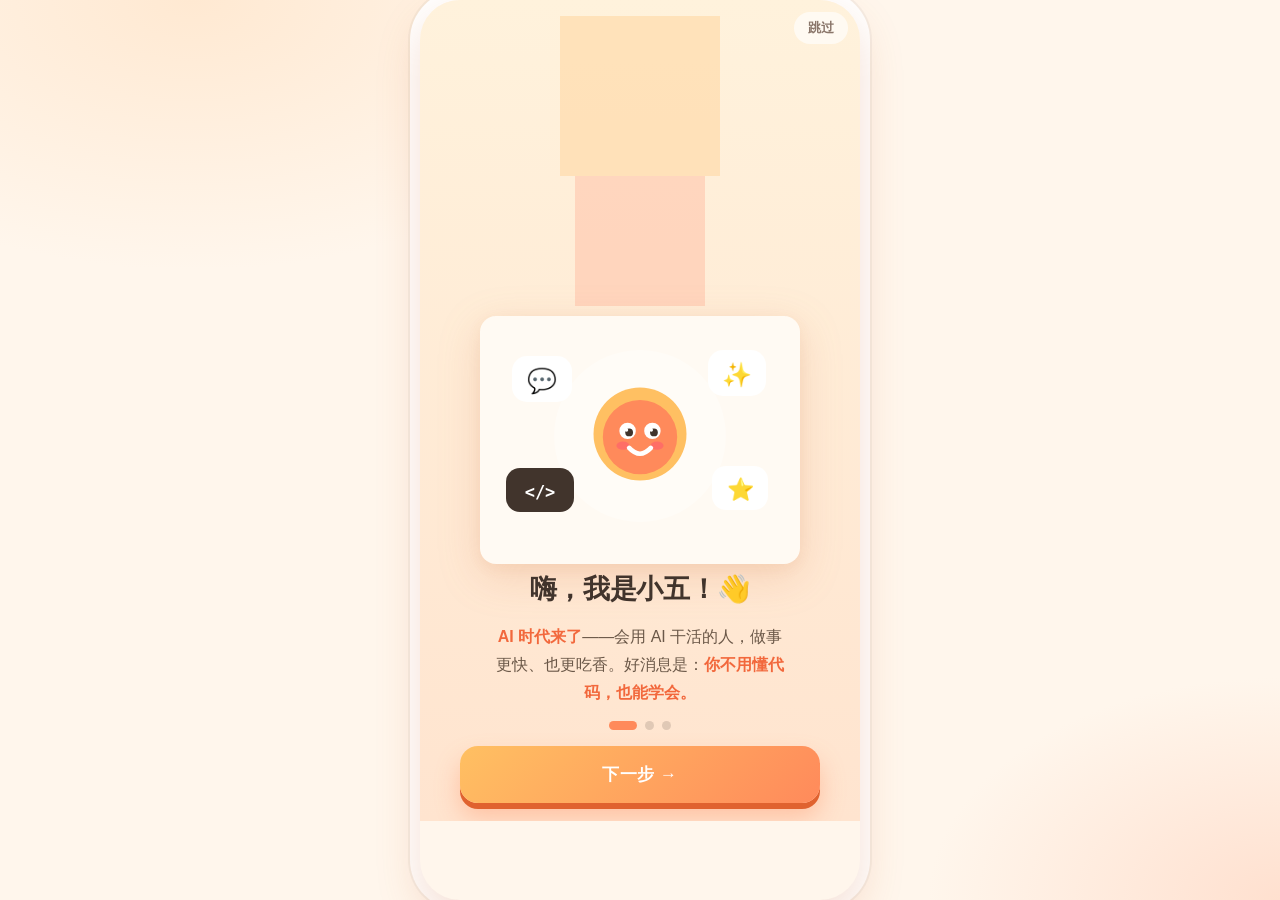
==== commit 0e07842a: "polish: 新手引导改为全屏插画场景(三屏各一张SVG插画+主题色背景)，告别表情+文字 Co-Authored-By: Claude Opus 4.8 <noreply@anthropic.co" ====
--- a/game.html
+++ b/game.html
@@ -9,7 +9,7 @@
   <meta name="theme-color" content="#fff6ec" />
   <title>AI 编程闯关</title>
   <link rel="stylesheet" href="css/styles.css" />
-  <link rel="stylesheet" href="css/game.css?v=4" />
+  <link rel="stylesheet" href="css/game.css?v=5" />
 </head>
 <body>
   <div class="app-frame">
@@ -29,7 +29,7 @@
       </button>
     </nav>
   </div>
-  <script src="js/game-data.js?v=4"></script>
-  <script src="js/game.js?v=4"></script>
+  <script src="js/game-data.js?v=5"></script>
+  <script src="js/game.js?v=5"></script>
 </body>
 </html>
--- a/css/game.css
+++ b/css/game.css
@@ -27,17 +27,27 @@
 .cta.ghost { background: #fff; color: var(--primary-deep); box-shadow: 0 5px 0 #efe0d2, 0 10px 18px rgba(208, 120, 70, .12); margin-top: 12px; }
 .cta.ghost:active { transform: translateY(4px); box-shadow: 0 1px 0 #efe0d2; }
 
-/* ---------- 新手引导（首次打开） ---------- */
-.intro { display: flex; flex-direction: column; align-items: center; text-align: center; min-height: 82vh; position: relative; padding-top: 18px; }
-.skip { position: absolute; top: 0; right: 0; background: none; border: none; color: var(--ink-faint); font-size: 14px; font-weight: 700; cursor: pointer; font-family: inherit; padding: 6px 4px; }
-.intro-card { flex: 1; display: flex; flex-direction: column; align-items: center; justify-content: center; gap: 4px; padding: 16px 8px; }
-.intro-t { font-size: 25px; font-weight: 800; margin-top: 16px; }
-.intro-b { font-size: 16px; line-height: 1.75; color: var(--ink-soft); max-width: 300px; margin-top: 8px; }
+/* ---------- 新手引导（全屏插画场景） ---------- */
+.intro { position: relative; display: flex; flex-direction: column; align-items: center; text-align: center; min-height: 86vh; overflow: hidden;
+  margin: calc(-1 * (env(safe-area-inset-top, 0px) + 12px)) -18px 0;   /* 顶满 #gapp 的内边距，做整屏铺色 */
+  padding: calc(env(safe-area-inset-top, 0px) + 16px) 22px 14px; }
+.intro.s1 { background: linear-gradient(180deg, #fff2dc 0%, #ffe4cf 100%); }
+.intro.s2 { background: linear-gradient(180deg, #e9f7ee 0%, #ffe7d3 100%); }
+.intro.s3 { background: linear-gradient(180deg, #e9f1fb 0%, #ffe7d6 100%); }
+.intro .blob { z-index: 0; opacity: .5; }
+.intro .ib1 { width: 160px; height: 160px; top: 24px; left: -36px; background: #ffd49a; }
+.intro .ib2 { width: 130px; height: 130px; bottom: 130px; right: -34px; background: #ffbda4; }
+.skip { position: absolute; top: 12px; right: 12px; z-index: 3; background: rgba(255, 255, 255, .65); border: none; color: var(--ink-soft); font-size: 13px; font-weight: 700; cursor: pointer; font-family: inherit; padding: 7px 14px; border-radius: 999px; }
+.intro-scene { position: relative; z-index: 1; width: 100%; max-width: 320px; margin: 10px auto 4px; }
+.intro-scene .scene { width: 100%; height: auto; display: block; filter: drop-shadow(0 12px 20px rgba(208, 120, 70, .2)); }
+.intro-txt { position: relative; z-index: 1; flex: 1; display: flex; flex-direction: column; justify-content: center; padding: 0 4px; }
+.intro-t { font-size: 27px; font-weight: 800; letter-spacing: -.3px; }
+.intro-b { font-size: 16px; line-height: 1.75; color: #6b5848; max-width: 300px; margin: 12px auto 0; }
 .intro-b b { color: var(--primary-deep); }
-.dots { display: flex; gap: 8px; margin: 16px 0 18px; }
-.dot { width: 9px; height: 9px; border-radius: 50%; background: #e7d6c4; transition: .25s; }
-.dot.on { width: 26px; border-radius: 999px; background: var(--primary); }
-.intro .cta { max-width: 360px; }
+.dots { display: flex; gap: 8px; margin: 14px 0 16px; position: relative; z-index: 1; }
+.dot { width: 9px; height: 9px; border-radius: 50%; background: rgba(65, 52, 44, .16); transition: .25s; }
+.dot.on { width: 28px; border-radius: 999px; background: var(--primary); }
+.intro .cta { max-width: 360px; position: relative; z-index: 1; margin-bottom: 4px; }
 
 /* ---------- 主页 ---------- */
 .hero { position: relative; text-align: center; padding: 18px 8px 8px; overflow: hidden; }
